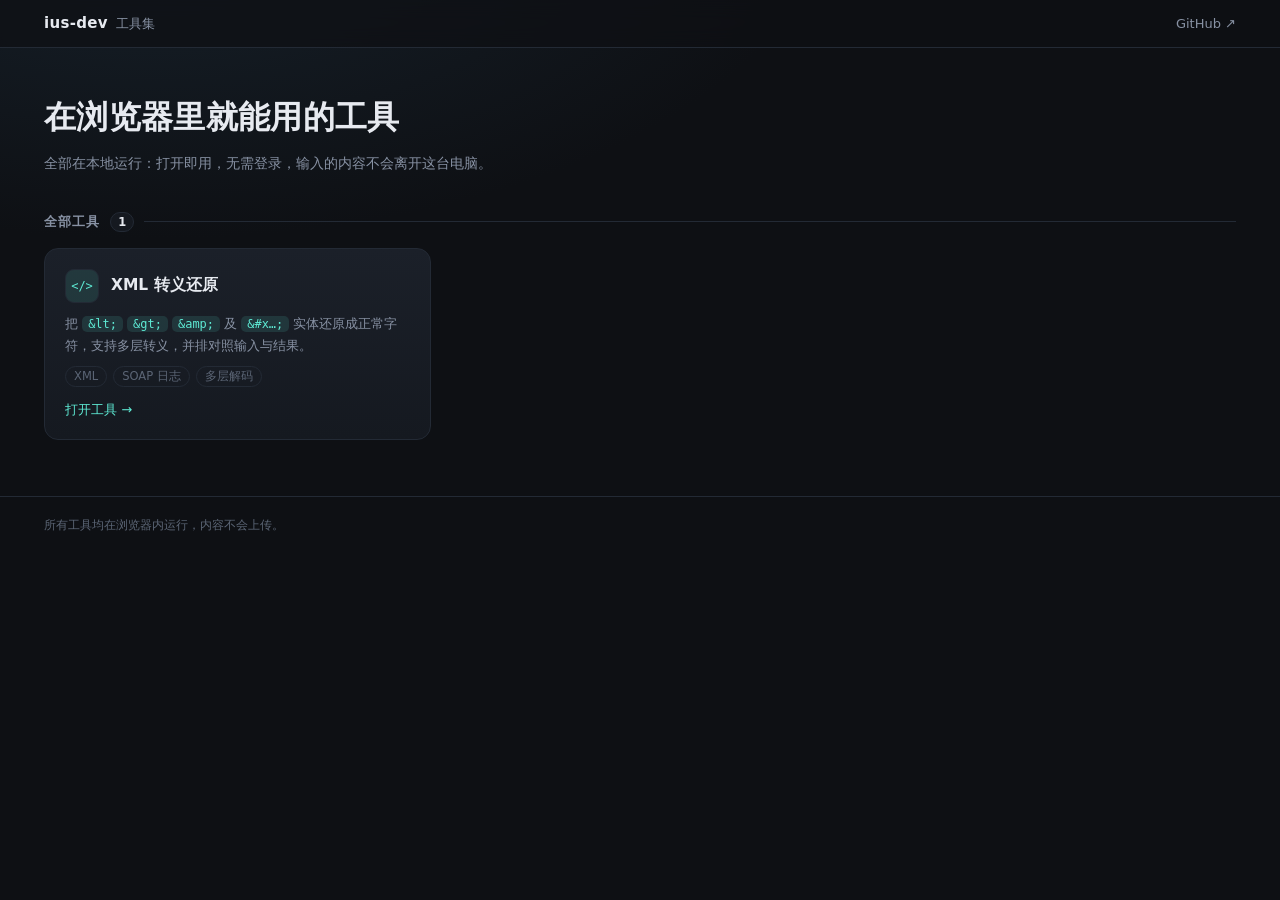
==== index.html @ 3f8387ca "chore: 初始化" ====
<!DOCTYPE html>
<html lang="zh-CN">
<head>
<meta charset="utf-8">
<meta name="viewport" content="width=device-width, initial-scale=1">
<title>ius-dev 工具集</title>
<meta name="description" content="一组在浏览器本地运行的小工具，内容不上传、不留存。">
<link rel="icon" href="assets/favicon.svg" type="image/svg+xml">
<link rel="stylesheet" href="assets/style.css">
</head>
<body>

<header class="site-header">
  <div class="wrap">
    <a class="brand" href="./">ius-dev <span>工具集</span></a>
    <a class="nav-back" href="https://github.com/ius-dev" target="_blank" rel="noopener">GitHub ↗</a>
  </div>
</header>

<main class="wrap">

  <section class="hero">
    <h1>在浏览器里就能用的工具</h1>
    <p>全部在本地运行：打开即用，无需登录，输入的内容不会离开这台电脑。</p>
  </section>

  <h2 class="section-title">全部工具 <span class="count">1</span></h2>

  <ul class="tool-grid">
    <li>
      <a class="tool-card" href="tools/xml-unescape.html">
        <div class="tool-card-head">
          <span class="tool-icon" aria-hidden="true">&lt;/&gt;</span>
          <h3>XML 转义还原</h3>
        </div>
        <p>把 <code>&amp;lt;</code> <code>&amp;gt;</code> <code>&amp;amp;</code> 及 <code>&amp;#x…;</code> 实体还原成正常字符，支持多层转义，并排对照输入与结果。</p>
        <div class="tool-tags">
          <span>XML</span>
          <span>SOAP 日志</span>
          <span>多层解码</span>
        </div>
        <span class="tool-enter">打开工具 →</span>
      </a>
    </li>
  </ul>

</main>

<footer class="site-footer">
  <div class="wrap">
    <p>所有工具均在浏览器内运行，内容不会上传。</p>
  </div>
</footer>

</body>
</html>
---- assets/style.css ----
/* ius-dev 工具集 · 共享样式 */

:root {
  color-scheme: dark;
  --bg: #0e1014;
  --panel: #151920;
  --panel-head: #1b2029;
  --line: #232a35;
  --line-strong: #3a4657;
  --text: #e7eaf0;
  --muted: #8791a3;
  --faint: #5b6575;
  --accent: #5eead4;
  --accent-dim: rgba(94, 234, 212, .12);
  --accent-line: rgba(94, 234, 212, .45);
  --radius: 12px;
}

* { box-sizing: border-box; }

html { -webkit-text-size-adjust: 100%; }

body {
  margin: 0;
  min-height: 100vh;
  background:
    radial-gradient(1100px 560px at 12% -12%, #17222c 0%, transparent 62%),
    var(--bg);
  color: var(--text);
  font-family: ui-sans-serif, system-ui, "Segoe UI", "Microsoft YaHei", sans-serif;
  -webkit-font-smoothing: antialiased;
}

a { color: inherit; text-decoration: none; }

code {
  font-family: ui-monospace, "Cascadia Code", Consolas, monospace;
  font-size: .92em;
  padding: 1px 6px;
  border-radius: 5px;
  background: var(--accent-dim);
  color: var(--accent);
}

.wrap {
  max-width: 1240px;
  margin: 0 auto;
  padding: 40px 24px 56px;
}

/* 顶栏 */

.site-header {
  position: sticky;
  top: 0;
  z-index: 10;
  border-bottom: 1px solid var(--line);
  background: rgba(14, 16, 20, .72);
  backdrop-filter: blur(10px);
}

.site-header .wrap {
  display: flex;
  align-items: center;
  gap: 16px;
  padding: 14px 24px;
}

.brand {
  display: flex;
  align-items: baseline;
  gap: 8px;
  font-size: 15px;
  font-weight: 650;
  letter-spacing: .02em;
  transition: color .15s;
}

.brand span {
  color: var(--muted);
  font-size: 13px;
  font-weight: 500;
}

.brand:hover { color: var(--accent); }

.nav-back {
  margin-left: auto;
  color: var(--muted);
  font-size: 13px;
  transition: color .15s;
}

.nav-back:hover { color: var(--accent); }

/* 首页 */

.hero { margin: 8px 0 36px; }

.hero h1 {
  margin: 0 0 12px;
  font-size: 32px;
  font-weight: 650;
  letter-spacing: .01em;
}

.hero p {
  margin: 0;
  max-width: 62ch;
  color: var(--muted);
  font-size: 14px;
  line-height: 1.7;
}

.section-title {
  display: flex;
  align-items: center;
  gap: 10px;
  margin: 0 0 16px;
  font-size: 13px;
  font-weight: 600;
  letter-spacing: .08em;
  color: var(--muted);
  text-transform: uppercase;
}

.section-title::after {
  content: "";
  flex: 1;
  height: 1px;
  background: var(--line);
}

.section-title .count {
  display: inline-flex;
  align-items: center;
  justify-content: center;
  min-width: 22px;
  height: 20px;
  padding: 0 7px;
  border: 1px solid var(--line);
  border-radius: 999px;
  background: var(--panel);
  color: var(--text);
  font-size: 11.5px;
  font-variant-numeric: tabular-nums;
  letter-spacing: 0;
}

.tool-grid {
  display: grid;
  grid-template-columns: repeat(auto-fill, minmax(300px, 1fr));
  gap: 16px;
  margin: 0;
  padding: 0;
  list-style: none;
}

.tool-card {
  position: relative;
  display: flex;
  flex-direction: column;
  gap: 10px;
  height: 100%;
  padding: 20px;
  border: 1px solid var(--line);
  border-radius: 14px;
  background: linear-gradient(180deg, var(--panel-head), var(--panel));
  transition: border-color .15s, transform .15s, box-shadow .15s;
}

.tool-card:hover {
  border-color: var(--accent-line);
  transform: translateY(-2px);
  box-shadow: 0 16px 34px -22px #000, inset 0 0 0 1px rgba(94, 234, 212, .08);
}

.tool-card:focus-visible {
  outline: 2px solid var(--accent);
  outline-offset: 3px;
}

.tool-card-head {
  display: flex;
  align-items: center;
  gap: 12px;
}

.tool-icon {
  display: inline-flex;
  align-items: center;
  justify-content: center;
  width: 34px;
  height: 34px;
  flex: none;
  border: 1px solid var(--line);
  border-radius: 9px;
  background: var(--accent-dim);
  color: var(--accent);
  font-family: ui-monospace, "Cascadia Code", Consolas, monospace;
  font-size: 12px;
}

.tool-card h3 {
  margin: 0;
  font-size: 15.5px;
  font-weight: 600;
}

.tool-card p {
  margin: 0;
  color: var(--muted);
  font-size: 13px;
  line-height: 1.65;
}

.tool-tags {
  display: flex;
  flex-wrap: wrap;
  gap: 6px;
}

.tool-tags span {
  padding: 2px 8px;
  border: 1px solid var(--line);
  border-radius: 999px;
  color: var(--faint);
  font-size: 11.5px;
}

.tool-enter {
  margin-top: auto;
  padding-top: 4px;
  color: var(--accent);
  font-size: 13px;
  transition: transform .15s;
}

.tool-card:hover .tool-enter { transform: translateX(3px); }

.site-footer {
  border-top: 1px solid var(--line);
  color: var(--faint);
  font-size: 12px;
  line-height: 1.7;
}

.site-footer .wrap { padding: 18px 24px; }

.site-footer p { margin: 0; }

/* ===== 工具页通用组件 ===== */

.tool-head { margin-bottom: 24px; }

.tool-head h1 {
  margin: 0 0 10px;
  font-size: 26px;
  font-weight: 650;
  letter-spacing: .02em;
}

.tool-head p {
  margin: 0;
  max-width: 74ch;
  color: var(--muted);
  font-size: 14px;
  line-height: 1.7;
}

.toolbar {
  display: flex;
  flex-wrap: wrap;
  align-items: center;
  gap: 14px;
  margin-bottom: 14px;
}

.toolbar label {
  display: flex;
  align-items: center;
  gap: 8px;
  color: var(--muted);
  font-size: 13px;
}

select {
  padding: 7px 10px;
  border: 1px solid var(--line);
  border-radius: 8px;
  background: var(--panel);
  color: var(--text);
  font: inherit;
  font-size: 13px;
}

select:focus-visible {
  outline: 2px solid var(--accent);
  outline-offset: 1px;
}

.actions { display: flex; gap: 8px; }

button {
  padding: 7px 12px;
  border: 1px solid var(--line);
  border-radius: 8px;
  background: transparent;
  color: var(--text);
  font: inherit;
  font-size: 13px;
  cursor: pointer;
  transition: background .15s, border-color .15s;
}

button:hover {
  border-color: var(--line-strong);
  background: #1a2029;
}

button:focus-visible {
  outline: 2px solid var(--accent);
  outline-offset: 2px;
}

.status {
  margin-left: auto;
  color: var(--muted);
  font-size: 13px;
  font-variant-numeric: tabular-nums;
}

.status.active { color: var(--accent); }

.panes {
  display: grid;
  grid-template-columns: 1fr 1fr;
  gap: 16px;
}

@media (max-width: 900px) {
  .panes { grid-template-columns: 1fr; }
  .pane { min-height: 280px; }
  .pane textarea { min-height: 220px; }
}

.pane {
  display: flex;
  flex-direction: column;
  min-height: 420px;
  overflow: hidden;
  border: 1px solid var(--line);
  border-radius: var(--radius);
  background: var(--panel);
}

.pane-head {
  display: flex;
  justify-content: space-between;
  align-items: center;
  gap: 12px;
  padding: 10px 14px;
  border-bottom: 1px solid var(--line);
  background: var(--panel-head);
  color: var(--muted);
  font-size: 12.5px;
  letter-spacing: .03em;
}

.meta {
  display: flex;
  align-items: center;
  gap: 10px;
  font-variant-numeric: tabular-nums;
}

textarea {
  flex: 1;
  min-height: 340px;
  padding: 14px;
  border: 0;
  background: transparent;
  color: var(--text);
  font-family: ui-monospace, "Cascadia Code", Consolas, "Courier New", monospace;
  font-size: 12.5px;
  line-height: 1.65;
  tab-size: 2;
  white-space: pre;
  overflow: auto;
  resize: vertical;
  outline: none;
}

textarea::placeholder { color: var(--faint); }

.output-text { color: #d9fff7; }

.copy {
  padding: 3px 10px;
  border-radius: 6px;
  font-size: 12px;
}

.tool-footer {
  margin-top: 16px;
  color: var(--faint);
  font-size: 12px;
  line-height: 1.7;
}

@media (max-width: 640px) {
  .wrap { padding: 28px 18px 44px; }
  .site-header .wrap { padding: 12px 18px; }
  .hero h1 { font-size: 24px; line-height: 1.35; }
  .tool-head h1 { font-size: 22px; }
  .tool-grid { grid-template-columns: 1fr; }
  .status { margin-left: 0; flex-basis: 100%; }
  .toolbar { gap: 10px 14px; }
}

@media (prefers-reduced-motion: reduce) {
  * { transition: none !important; }
  .tool-card:hover { transform: none; }
  .tool-card:hover .tool-enter { transform: none; }
}
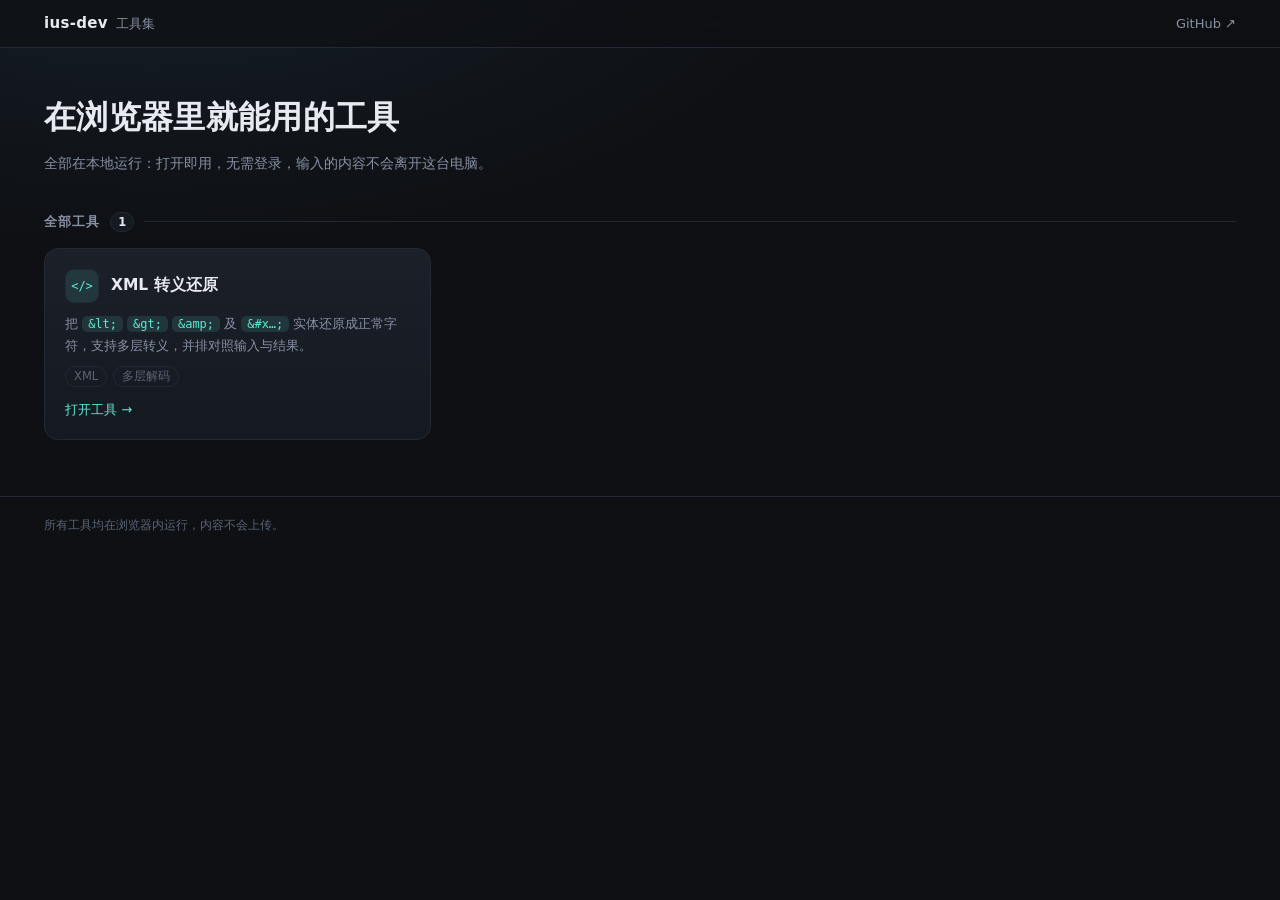
==== commit 5aac408a: "docs: 去掉 XML 转义还原的 NSHIS/SOAP 场景描述 移除工具页说明里「用于查看 NSHIS SOAP 日志里被转义的 Msg 内层报文等场景」一句， 并删除首页卡片上的「SOAP 日" ====
--- a/index.html
+++ b/index.html
@@ -36,7 +36,6 @@
         <p>把 <code>&amp;lt;</code> <code>&amp;gt;</code> <code>&amp;amp;</code> 及 <code>&amp;#x…;</code> 实体还原成正常字符，支持多层转义，并排对照输入与结果。</p>
         <div class="tool-tags">
           <span>XML</span>
-          <span>SOAP 日志</span>
           <span>多层解码</span>
         </div>
         <span class="tool-enter">打开工具 →</span>
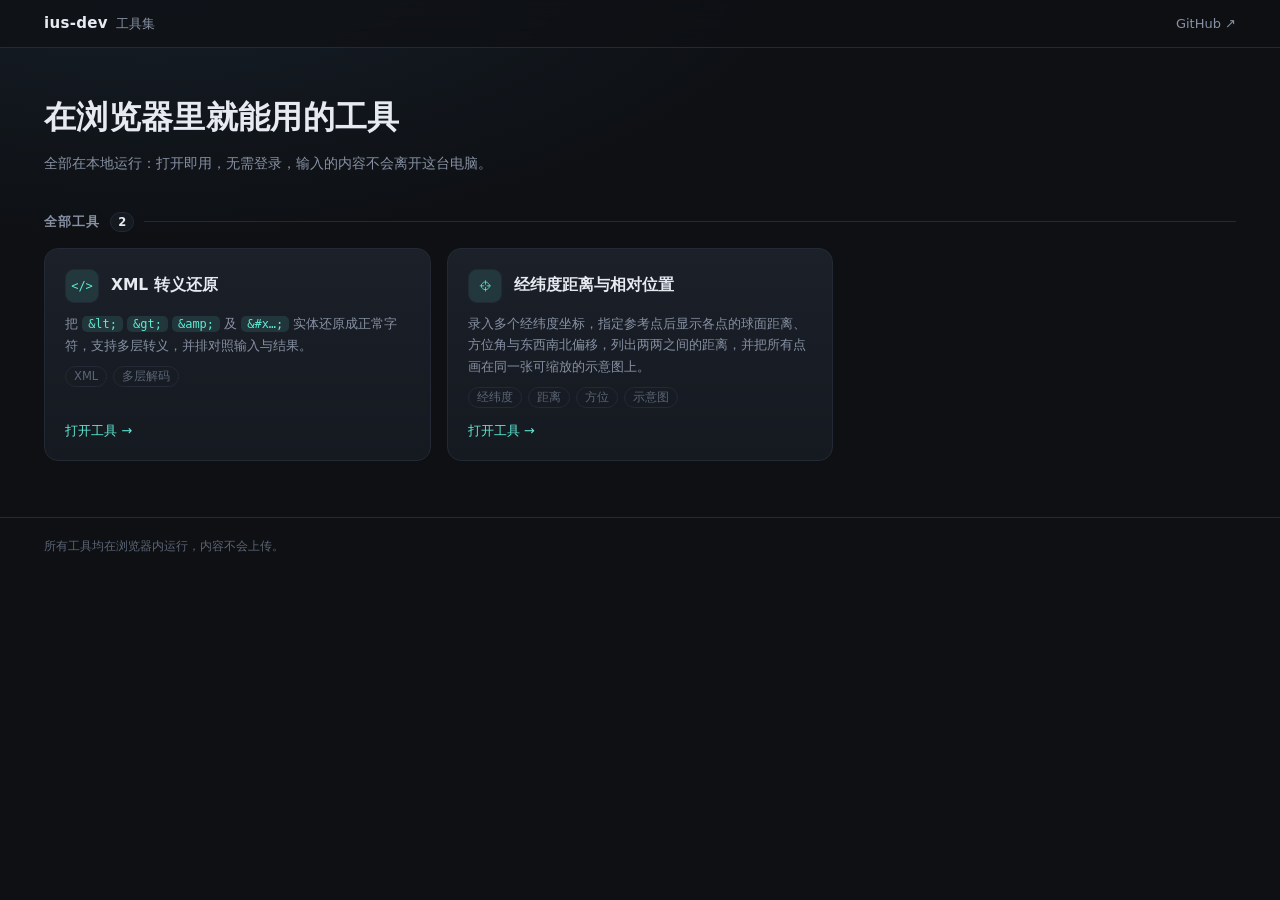
==== commit c630c41b: "feat: 新增经纬度距离与相对位置工具 - tools/coord-distance.html：可录入多个坐标，计算到参考点的球面距离、方位角、东西/南北偏移，并列出所有点两两之间的距离 - 本地 " ====
--- a/index.html
+++ b/index.html
@@ -24,7 +24,7 @@
     <p>全部在本地运行：打开即用，无需登录，输入的内容不会离开这台电脑。</p>
   </section>
 
-  <h2 class="section-title">全部工具 <span class="count">1</span></h2>
+  <h2 class="section-title">全部工具 <span class="count">2</span></h2>
 
   <ul class="tool-grid">
     <li>
@@ -41,6 +41,22 @@
         <span class="tool-enter">打开工具 →</span>
       </a>
     </li>
+    <li>
+      <a class="tool-card" href="tools/coord-distance.html">
+        <div class="tool-card-head">
+          <span class="tool-icon" aria-hidden="true">⌖</span>
+          <h3>经纬度距离与相对位置</h3>
+        </div>
+        <p>录入多个经纬度坐标，指定参考点后显示各点的球面距离、方位角与东西南北偏移，列出两两之间的距离，并把所有点画在同一张可缩放的示意图上。</p>
+        <div class="tool-tags">
+          <span>经纬度</span>
+          <span>距离</span>
+          <span>方位</span>
+          <span>示意图</span>
+        </div>
+        <span class="tool-enter">打开工具 →</span>
+      </a>
+    </li>
   </ul>
 
 </main>
--- a/assets/style.css
+++ b/assets/style.css
@@ -408,6 +408,236 @@
   line-height: 1.7;
 }
 
+/* 面板内滚动内容（与 textarea 二选一） */
+
+.pane-body {
+  flex: 1;
+  min-height: 0;
+  padding: 14px;
+  overflow: auto;
+}
+
+.pane-body > * + * { margin-top: 20px; }
+
+.pane-body h4 {
+  margin: 0 0 8px;
+  color: var(--muted);
+  font-size: 11.5px;
+  font-weight: 600;
+  letter-spacing: .06em;
+}
+
+.pane-hint {
+  margin: 12px 0 0;
+  color: var(--faint);
+  font-size: 12px;
+  line-height: 1.8;
+}
+
+.placeholder-text {
+  margin: 0;
+  color: var(--faint);
+  font-size: 13px;
+  line-height: 1.8;
+}
+
+/* 单行文本输入 */
+
+input[type="text"] {
+  min-width: 0;
+  padding: 7px 10px;
+  border: 1px solid var(--line);
+  border-radius: 8px;
+  background: var(--panel);
+  color: var(--text);
+  font: inherit;
+  font-size: 13px;
+  outline: none;
+  transition: border-color .15s;
+}
+
+input[type="text"]::placeholder { color: var(--faint); }
+
+input[type="text"]:focus-visible {
+  border-color: var(--line-strong);
+  outline: 1px solid var(--accent-line);
+  outline-offset: 1px;
+}
+
+input[type="text"].invalid { border-color: #7a3b46; }
+
+select:disabled { color: var(--faint); cursor: not-allowed; }
+
+/* 行式表单（可增删的行） */
+
+.field-rows {
+  display: flex;
+  flex-direction: column;
+  gap: 8px;
+}
+
+.field-row {
+  display: grid;
+  grid-template-columns: 88px 1fr auto;
+  gap: 8px;
+  align-items: center;
+}
+
+.row-remove {
+  width: 30px;
+  padding: 6px 0;
+  color: var(--faint);
+  font-size: 15px;
+  line-height: 1;
+  text-align: center;
+}
+
+.row-remove:hover {
+  border-color: #7a3b46;
+  color: #f2a0ad;
+}
+
+.field-add {
+  margin-top: 12px;
+  border-style: dashed;
+  color: var(--muted);
+}
+
+/* 数据表格 */
+
+.table-wrap { overflow: auto; }
+
+.data-table {
+  width: 100%;
+  border-collapse: collapse;
+  font-size: 12.5px;
+}
+
+.data-table th,
+.data-table td {
+  padding: 7px 10px 7px 0;
+  border-bottom: 1px solid var(--line);
+  text-align: left;
+  white-space: nowrap;
+}
+
+.data-table th {
+  color: var(--muted);
+  font-size: 11.5px;
+  font-weight: 500;
+  letter-spacing: .03em;
+}
+
+.data-table td { font-variant-numeric: tabular-nums; }
+
+.data-table tbody tr:last-child td { border-bottom: 0; }
+
+.data-table .num { text-align: right; padding-right: 14px; }
+
+.data-table .is-ref { color: var(--accent); }
+
+/* 本地示意地图（SVG，不加载在线瓦片） */
+
+.map-pane { margin-top: 16px; }
+
+.map-stage {
+  position: relative;
+  height: 440px;
+  overflow: hidden;
+}
+
+.map-stage svg {
+  display: block;
+  width: 100%;
+  height: 100%;
+  touch-action: none;
+  cursor: grab;
+  user-select: none;
+}
+
+.map-stage svg.dragging { cursor: grabbing; }
+
+.map-grid line { stroke: var(--line); }
+
+.map-grid text {
+  fill: var(--faint);
+  font-size: 10.5px;
+  font-variant-numeric: tabular-nums;
+}
+
+.map-link {
+  stroke: var(--accent-line);
+  stroke-width: 1;
+  stroke-dasharray: 4 4;
+}
+
+.map-dist {
+  fill: var(--muted);
+  font-size: 11px;
+  font-variant-numeric: tabular-nums;
+  paint-order: stroke;
+  stroke: var(--panel);
+  stroke-width: 3px;
+}
+
+.map-point circle {
+  fill: var(--panel);
+  stroke: var(--accent);
+  stroke-width: 2;
+}
+
+.map-point.ref circle { fill: var(--accent); }
+
+.map-point text {
+  fill: var(--text);
+  font-size: 12px;
+  paint-order: stroke;
+  stroke: var(--panel);
+  stroke-width: 3px;
+}
+
+.map-point.ref text {
+  fill: var(--accent);
+  font-weight: 600;
+}
+
+.map-north path { fill: var(--muted); }
+
+.map-north text {
+  fill: var(--muted);
+  font-size: 10px;
+  letter-spacing: .08em;
+}
+
+.map-scale line { stroke: var(--muted); stroke-width: 1.5; }
+
+.map-scale text {
+  fill: var(--muted);
+  font-size: 10.5px;
+  font-variant-numeric: tabular-nums;
+}
+
+.map-empty {
+  position: absolute;
+  inset: 0;
+  display: flex;
+  align-items: center;
+  justify-content: center;
+  margin: 0;
+  color: var(--faint);
+  font-size: 13px;
+}
+
+.map-empty[hidden] { display: none; }
+
+.zoom-group { display: flex; gap: 6px; }
+
+.zoom-group button {
+  padding: 3px 9px;
+  border-radius: 6px;
+  font-size: 12px;
+}
+
 @media (max-width: 640px) {
   .wrap { padding: 28px 18px 44px; }
   .site-header .wrap { padding: 12px 18px; }
@@ -416,6 +646,10 @@
   .tool-grid { grid-template-columns: 1fr; }
   .status { margin-left: 0; flex-basis: 100%; }
   .toolbar { gap: 10px 14px; }
+  .data-table { font-size: 11.5px; }
+  .data-table th, .data-table td { padding-right: 3px; }
+  .data-table th:last-child, .data-table td:last-child { padding-right: 0; }
+  .map-stage { height: 320px; }
 }
 
 @media (prefers-reduced-motion: reduce) {
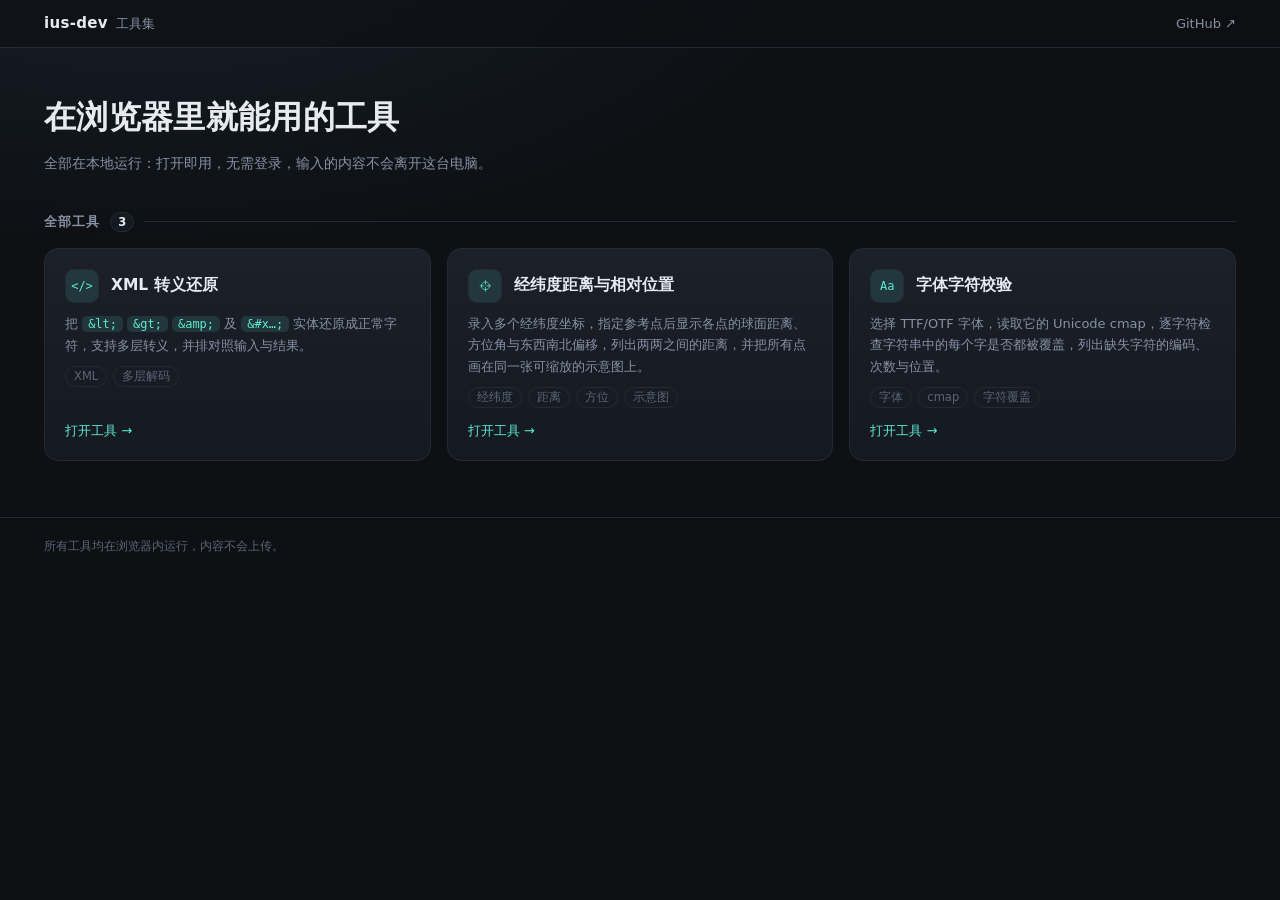
==== commit c1a12e8e: "[feat]: 新增字体字符校验工具 选择 TTF/OTF 字体后在浏览器本地解析 cmap，逐字符检查字符串是否被字体覆盖，列出缺失字符的编码、次数与位置；同时补充文件选择、逐字符标记与整宽堆叠面板" ====
--- a/index.html
+++ b/index.html
@@ -24,7 +24,7 @@
     <p>全部在本地运行：打开即用，无需登录，输入的内容不会离开这台电脑。</p>
   </section>
 
-  <h2 class="section-title">全部工具 <span class="count">2</span></h2>
+  <h2 class="section-title">全部工具 <span class="count">3</span></h2>
 
   <ul class="tool-grid">
     <li>
@@ -57,6 +57,21 @@
         <span class="tool-enter">打开工具 →</span>
       </a>
     </li>
+    <li>
+      <a class="tool-card" href="tools/font-char-check.html">
+        <div class="tool-card-head">
+          <span class="tool-icon" aria-hidden="true">Aa</span>
+          <h3>字体字符校验</h3>
+        </div>
+        <p>选择 TTF/OTF 字体，读取它的 Unicode cmap，逐字符检查字符串中的每个字是否都被覆盖，列出缺失字符的编码、次数与位置。</p>
+        <div class="tool-tags">
+          <span>字体</span>
+          <span>cmap</span>
+          <span>字符覆盖</span>
+        </div>
+        <span class="tool-enter">打开工具 →</span>
+      </a>
+    </li>
   </ul>
 
 </main>
--- a/assets/style.css
+++ b/assets/style.css
@@ -468,6 +468,57 @@
 
 select:disabled { color: var(--faint); cursor: not-allowed; }
 
+/* 文件选择 */
+
+input[type="file"] {
+  max-width: 100%;
+  color: var(--muted);
+  font: inherit;
+  font-size: 12.5px;
+}
+
+input[type="file"]::file-selector-button {
+  margin-right: 10px;
+  padding: 7px 12px;
+  border: 1px solid var(--line);
+  border-radius: 8px;
+  background: transparent;
+  color: var(--text);
+  font: inherit;
+  font-size: 13px;
+  cursor: pointer;
+  transition: background .15s, border-color .15s;
+}
+
+input[type="file"]::file-selector-button:hover {
+  border-color: var(--line-strong);
+  background: #1a2029;
+}
+
+/* 逐字符标记（字体覆盖情况） */
+
+.char-preview {
+  font-size: 21px;
+  line-height: 1.95;
+  white-space: pre-wrap;
+  overflow-wrap: anywhere;
+}
+
+.char-preview .ok { color: var(--accent); }
+
+.char-preview .miss {
+  background: rgba(242, 160, 173, .16);
+  color: #f2a0ad;
+  text-decoration: underline 2px #f2a0ad;
+  text-underline-offset: 3px;
+}
+
+.char-preview .skip { color: var(--faint); }
+
+/* 与 .panes 垂直堆叠的整宽面板 */
+
+.pane-stack { margin-top: 16px; }
+
 /* 行式表单（可增删的行） */
 
 .field-rows {
